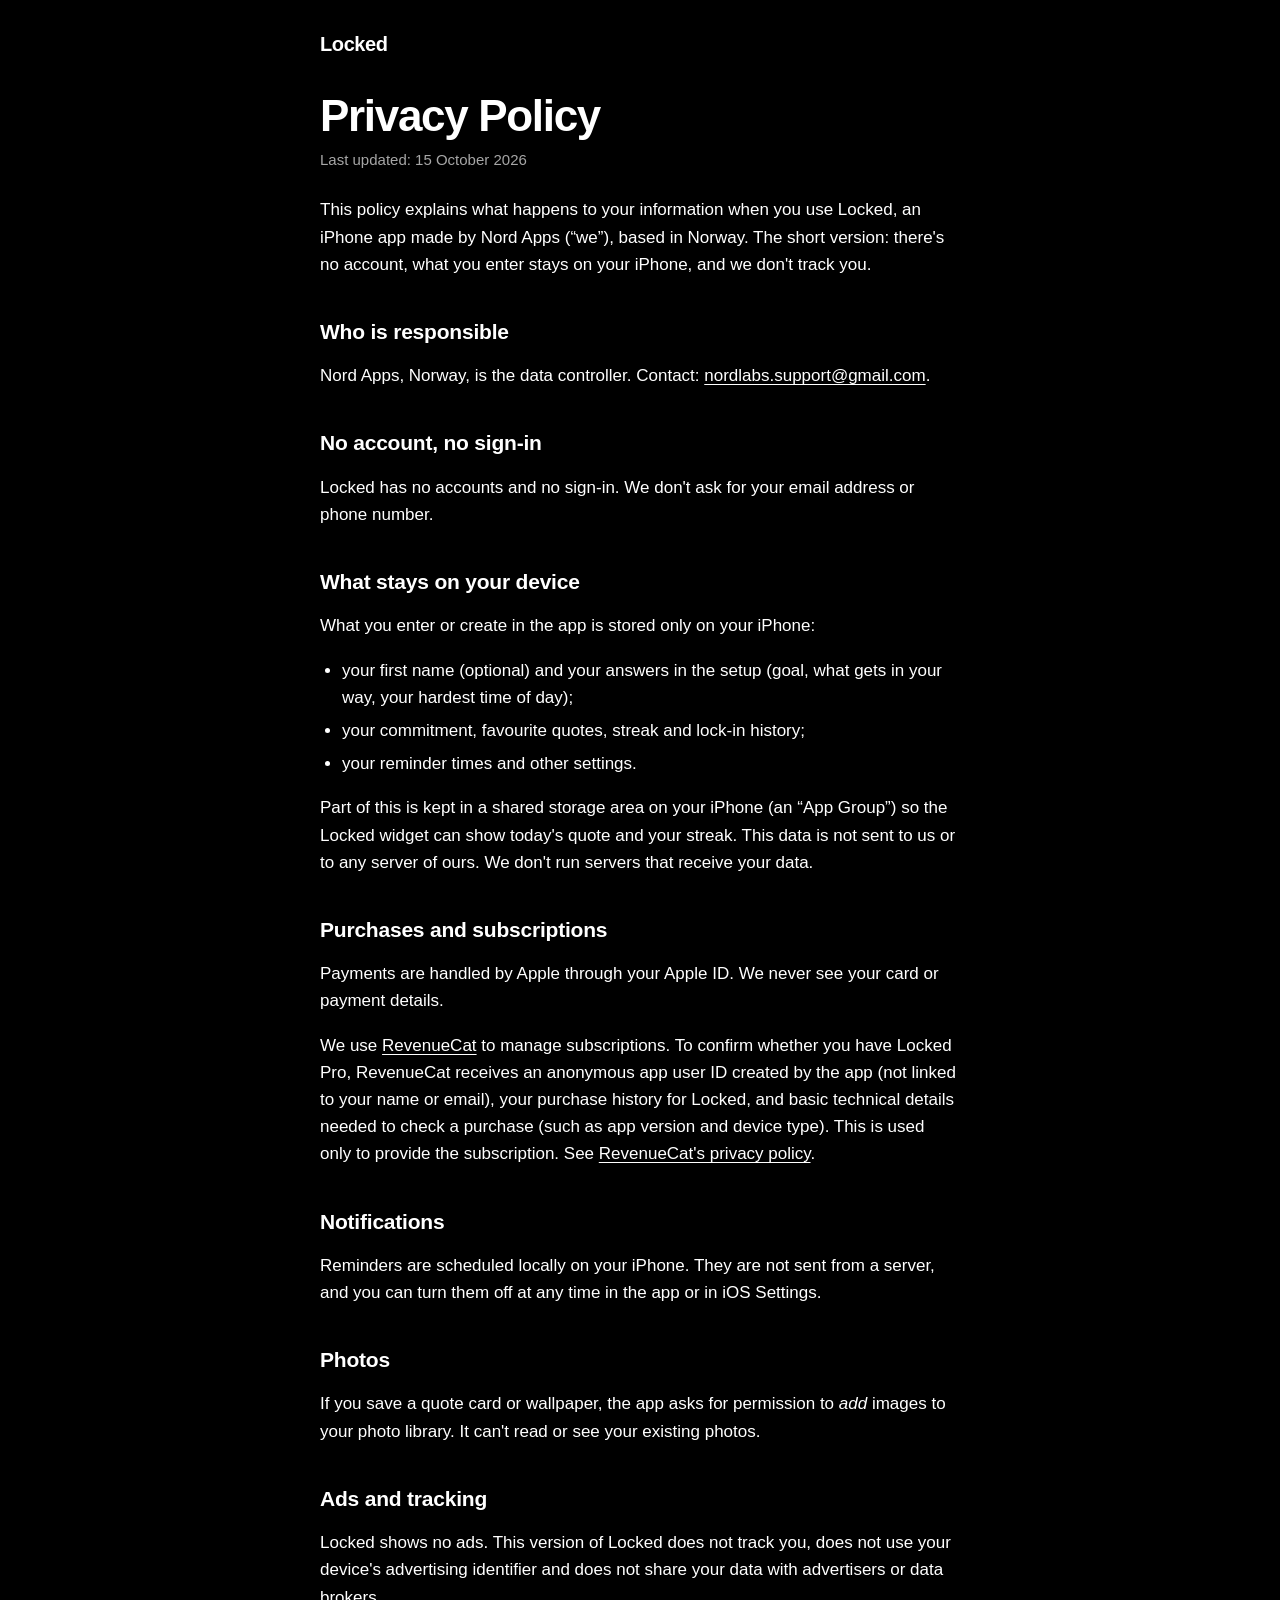
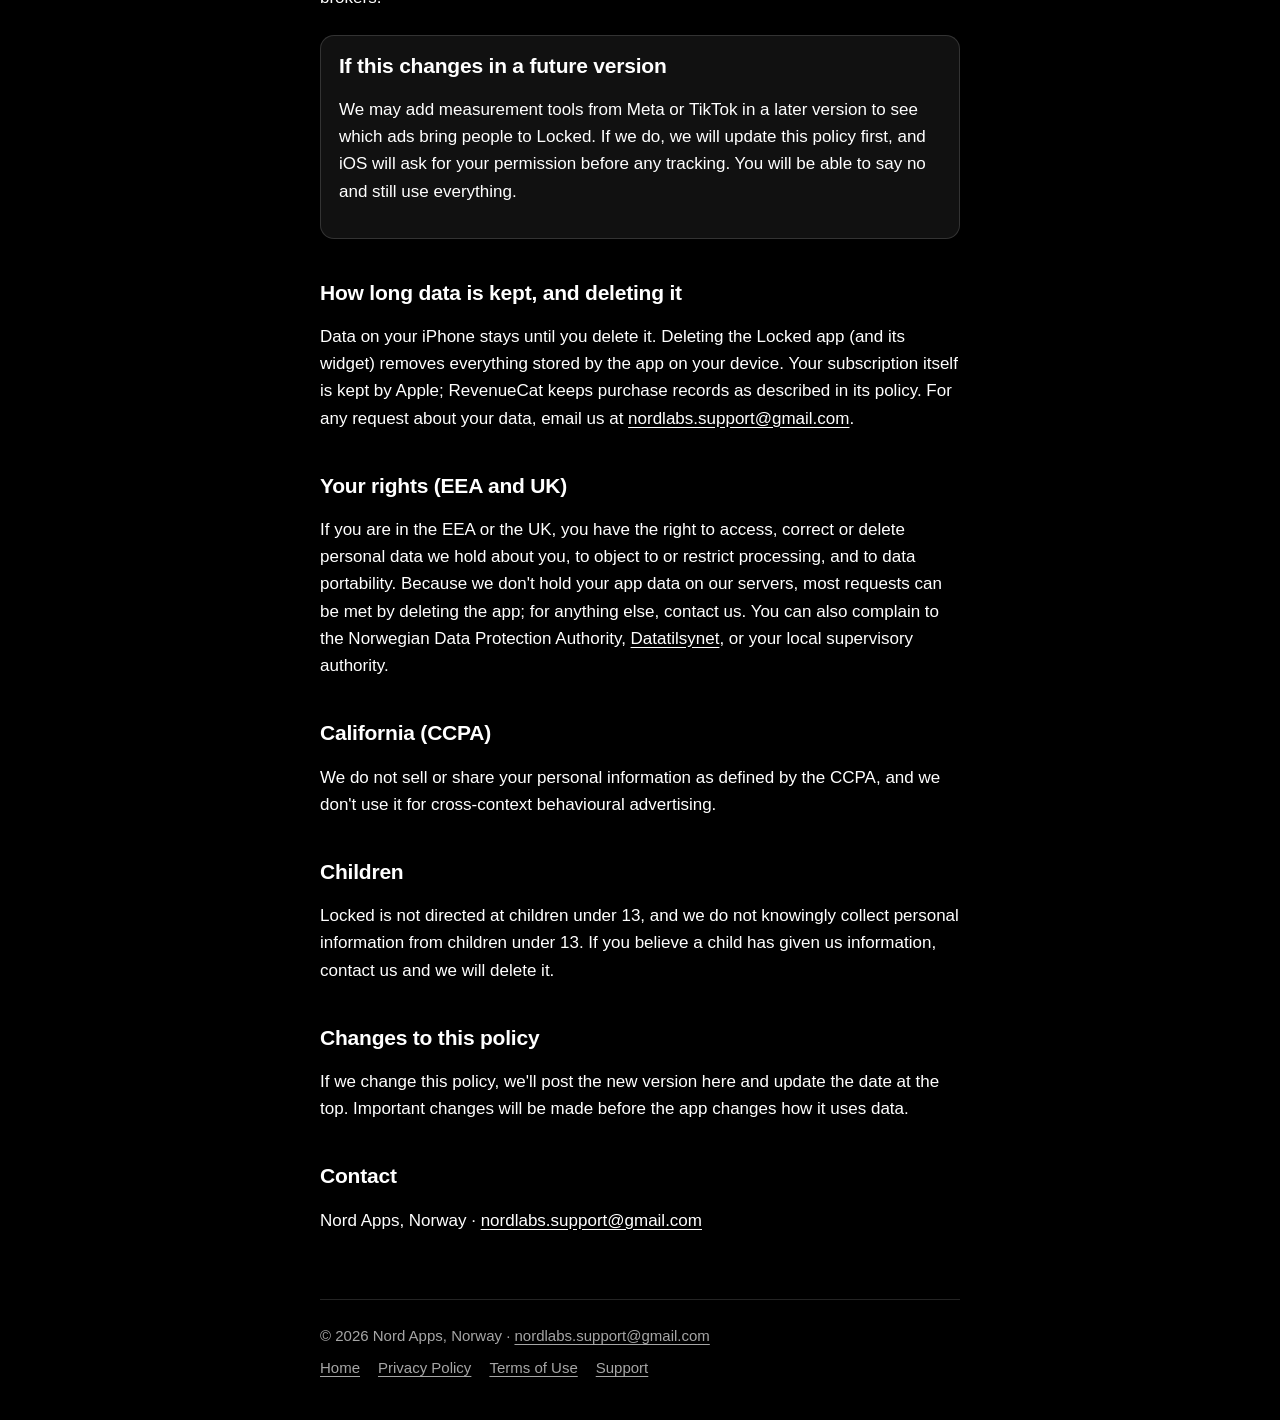
==== privacy.html @ 5509e956 "Locked legal pages: privacy, terms, support Co-Authored-By: Claude Opus 5.5 <noreply@anthropic.com>" ====
<!doctype html>
<!--
  Plain-language draft for the Locked app's legal pages, written by the developer.
  This is not legal advice. Have it reviewed if you need certainty for your situation.
-->
<html lang="en">
<head>
  <meta charset="utf-8">
  <meta name="viewport" content="width=device-width, initial-scale=1">
  <title>Privacy Policy – Locked</title>
  <meta name="description" content="How the Locked app handles your data: stored on your device, no accounts, no tracking.">
  <meta name="color-scheme" content="dark">
  <meta name="theme-color" content="#000000">
  <link rel="stylesheet" href="style.css">
</head>
<body>
  <div class="wrap">
    <header class="site"><a class="brand" href="index.html">Locked</a></header>
    <main>
      <h1>Privacy Policy</h1>
      <p class="updated">Last updated: 15 October 2026</p>
      <p>This policy explains what happens to your information when you use Locked, an iPhone app made by Nord Apps (&ldquo;we&rdquo;), based in Norway. The short version: there's no account, what you enter stays on your iPhone, and we don't track you.</p>

      <h2>Who is responsible</h2>
      <p>Nord Apps, Norway, is the data controller. Contact: <a href="mailto:nordlabs.support@gmail.com">nordlabs.support@gmail.com</a>.</p>

      <h2>No account, no sign-in</h2>
      <p>Locked has no accounts and no sign-in. We don't ask for your email address or phone number.</p>

      <h2>What stays on your device</h2>
      <p>What you enter or create in the app is stored only on your iPhone:</p>
      <ul>
        <li>your first name (optional) and your answers in the setup (goal, what gets in your way, your hardest time of day);</li>
        <li>your commitment, favourite quotes, streak and lock-in history;</li>
        <li>your reminder times and other settings.</li>
      </ul>
      <p>Part of this is kept in a shared storage area on your iPhone (an &ldquo;App Group&rdquo;) so the Locked widget can show today's quote and your streak. This data is not sent to us or to any server of ours. We don't run servers that receive your data.</p>

      <h2>Purchases and subscriptions</h2>
      <p>Payments are handled by Apple through your Apple ID. We never see your card or payment details.</p>
      <p>We use <a href="https://www.revenuecat.com/privacy/">RevenueCat</a> to manage subscriptions. To confirm whether you have Locked Pro, RevenueCat receives an anonymous app user ID created by the app (not linked to your name or email), your purchase history for Locked, and basic technical details needed to check a purchase (such as app version and device type). This is used only to provide the subscription. See <a href="https://www.revenuecat.com/privacy/">RevenueCat's privacy policy</a>.</p>

      <h2>Notifications</h2>
      <p>Reminders are scheduled locally on your iPhone. They are not sent from a server, and you can turn them off at any time in the app or in iOS Settings.</p>

      <h2>Photos</h2>
      <p>If you save a quote card or wallpaper, the app asks for permission to <em>add</em> images to your photo library. It can't read or see your existing photos.</p>

      <h2>Ads and tracking</h2>
      <p>Locked shows no ads. This version of Locked does not track you, does not use your device's advertising identifier and does not share your data with advertisers or data brokers.</p>

      <div class="note">
        <h2>If this changes in a future version</h2>
        <p>We may add measurement tools from Meta or TikTok in a later version to see which ads bring people to Locked. If we do, we will update this policy first, and iOS will ask for your permission before any tracking. You will be able to say no and still use everything.</p>
      </div>

      <h2>How long data is kept, and deleting it</h2>
      <p>Data on your iPhone stays until you delete it. Deleting the Locked app (and its widget) removes everything stored by the app on your device. Your subscription itself is kept by Apple; RevenueCat keeps purchase records as described in its policy. For any request about your data, email us at <a href="mailto:nordlabs.support@gmail.com">nordlabs.support@gmail.com</a>.</p>

      <h2>Your rights (EEA and UK)</h2>
      <p>If you are in the EEA or the UK, you have the right to access, correct or delete personal data we hold about you, to object to or restrict processing, and to data portability. Because we don't hold your app data on our servers, most requests can be met by deleting the app; for anything else, contact us. You can also complain to the Norwegian Data Protection Authority, <a href="https://www.datatilsynet.no/en/">Datatilsynet</a>, or your local supervisory authority.</p>

      <h2>California (CCPA)</h2>
      <p>We do not sell or share your personal information as defined by the CCPA, and we don't use it for cross-context behavioural advertising.</p>

      <h2>Children</h2>
      <p>Locked is not directed at children under 13, and we do not knowingly collect personal information from children under 13. If you believe a child has given us information, contact us and we will delete it.</p>

      <h2>Changes to this policy</h2>
      <p>If we change this policy, we'll post the new version here and update the date at the top. Important changes will be made before the app changes how it uses data.</p>

      <h2>Contact</h2>
      <p>Nord Apps, Norway &middot; <a href="mailto:nordlabs.support@gmail.com">nordlabs.support@gmail.com</a></p>
    </main>
    <footer class="site">
      <div>&copy; 2026 Nord Apps, Norway &middot; <a href="mailto:nordlabs.support@gmail.com">nordlabs.support@gmail.com</a></div>
      <nav aria-label="Pages">
        <a href="index.html">Home</a>
        <a href="privacy.html">Privacy Policy</a>
        <a href="terms.html">Terms of Use</a>
        <a href="support.html">Support</a>
      </nav>
    </footer>
  </div>
</body>
</html>
---- style.css ----
:root {
  --bg: #000;
  --text: #fff;
  --muted: rgba(255, 255, 255, 0.65);
  --line: rgba(255, 255, 255, 0.14);
  --surface: #111;
}

* { box-sizing: border-box; }

html { -webkit-text-size-adjust: 100%; }

body {
  margin: 0;
  background: var(--bg);
  color: var(--text);
  font: 17px/1.6 -apple-system, BlinkMacSystemFont, "SF Pro Text", "Helvetica Neue", Arial, sans-serif;
}

.wrap {
  max-width: 680px;
  margin: 0 auto;
  padding: 0 20px;
}

header.site {
  padding: 28px 0 8px;
}

header.site a.brand {
  color: var(--text);
  font-weight: 900;
  letter-spacing: -0.02em;
  font-size: 20px;
  text-decoration: none;
}

main { padding: 24px 0 48px; }

h1 {
  font-size: clamp(32px, 8vw, 44px);
  line-height: 1.1;
  letter-spacing: -0.03em;
  font-weight: 900;
  margin: 0 0 8px;
}

h2 {
  font-size: 21px;
  line-height: 1.3;
  letter-spacing: -0.01em;
  margin: 40px 0 8px;
}

h3 { font-size: 17px; margin: 28px 0 4px; }

p, li { color: var(--text); }
.muted, .updated { color: var(--muted); }
.updated { font-size: 15px; margin: 0 0 24px; }

ul { padding-left: 22px; }
li { margin: 6px 0; }

a { color: var(--text); text-underline-offset: 3px; }
a:hover { opacity: 0.8; }

.note {
  border: 1px solid var(--line);
  background: var(--surface);
  border-radius: 14px;
  padding: 16px 18px;
  margin: 24px 0;
}
.note h2 { margin-top: 0; }

.links {
  list-style: none;
  padding: 0;
  margin: 32px 0 0;
}
.links li { margin: 0; border-top: 1px solid var(--line); }
.links li:last-child { border-bottom: 1px solid var(--line); }
.links a {
  display: block;
  padding: 16px 0;
  font-weight: 700;
  text-decoration: none;
}

.button {
  display: inline-block;
  background: var(--text);
  color: var(--bg);
  font-weight: 800;
  text-decoration: none;
  padding: 14px 24px;
  border-radius: 999px;
  margin: 8px 0;
}

footer.site {
  border-top: 1px solid var(--line);
  padding: 24px 0 40px;
  font-size: 15px;
  color: var(--muted);
}
footer.site a { color: var(--muted); }
footer.site nav { display: flex; flex-wrap: wrap; gap: 8px 18px; margin-top: 8px; }
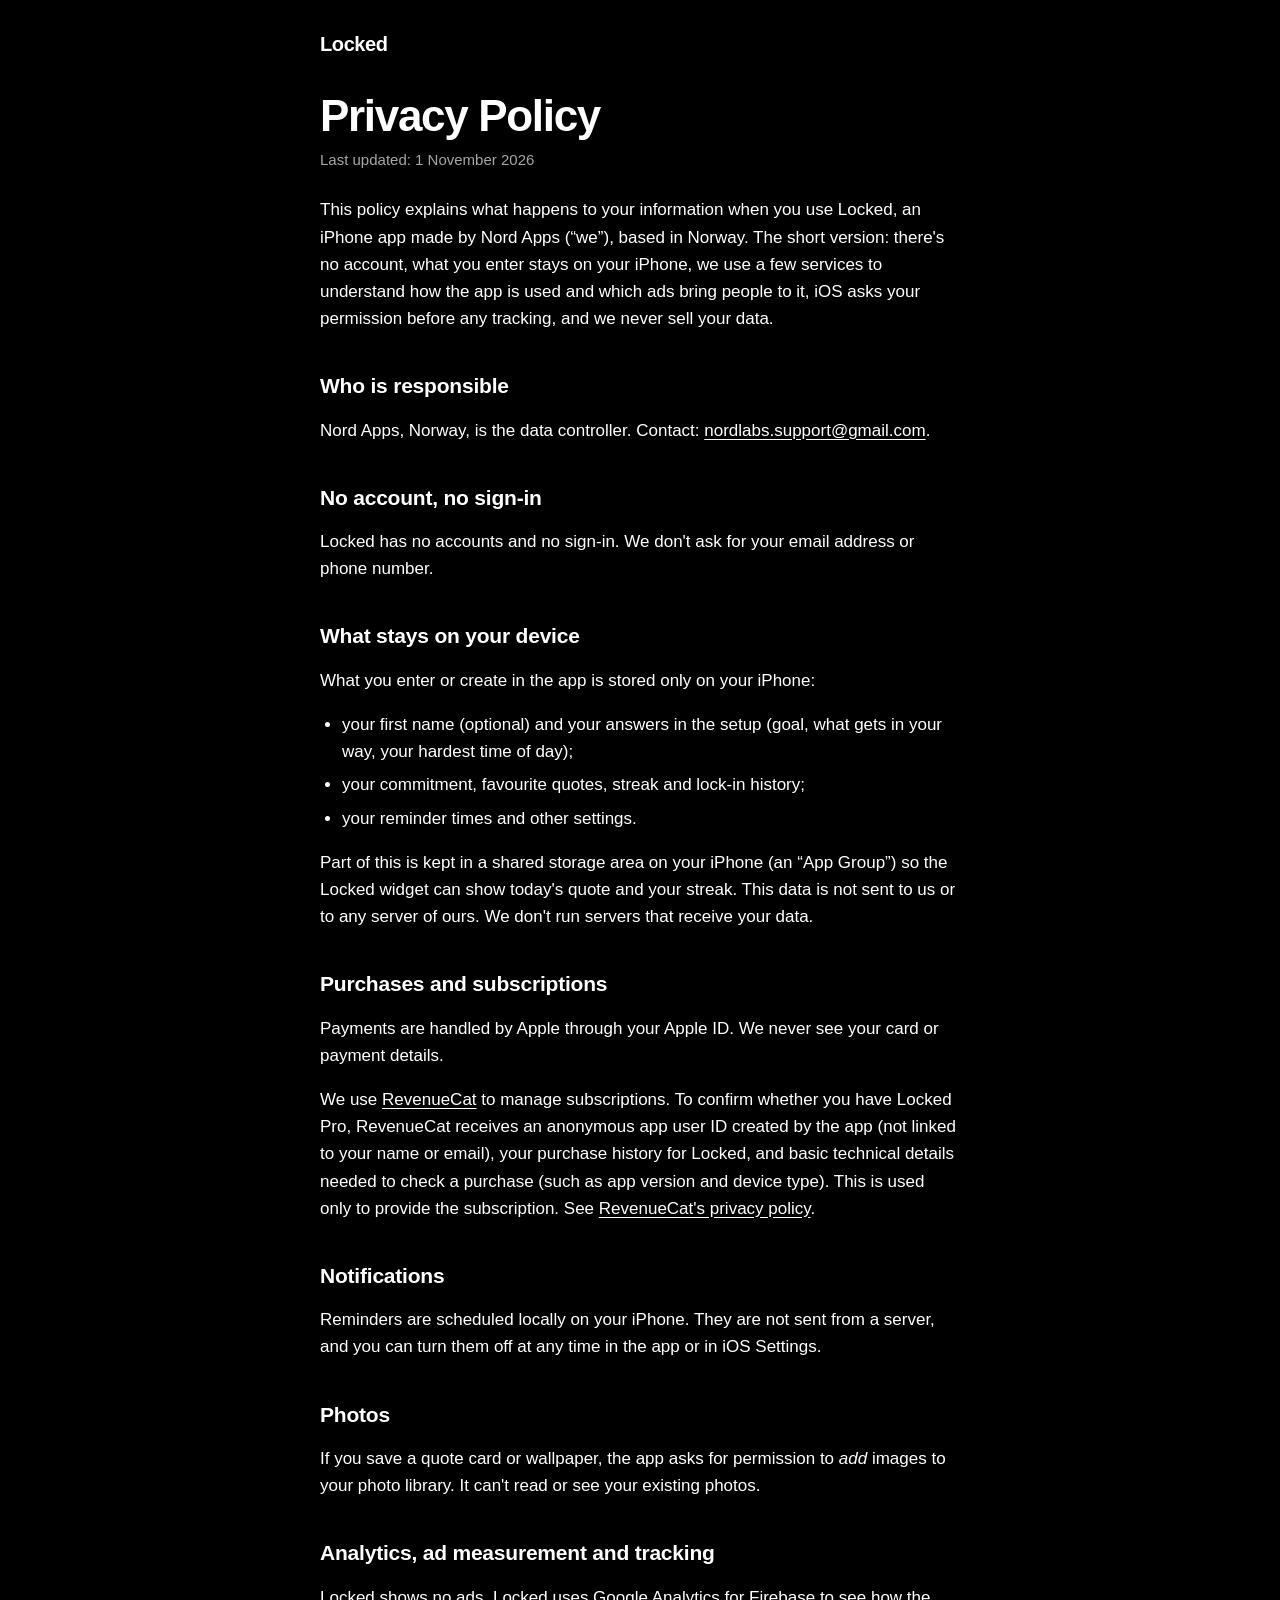
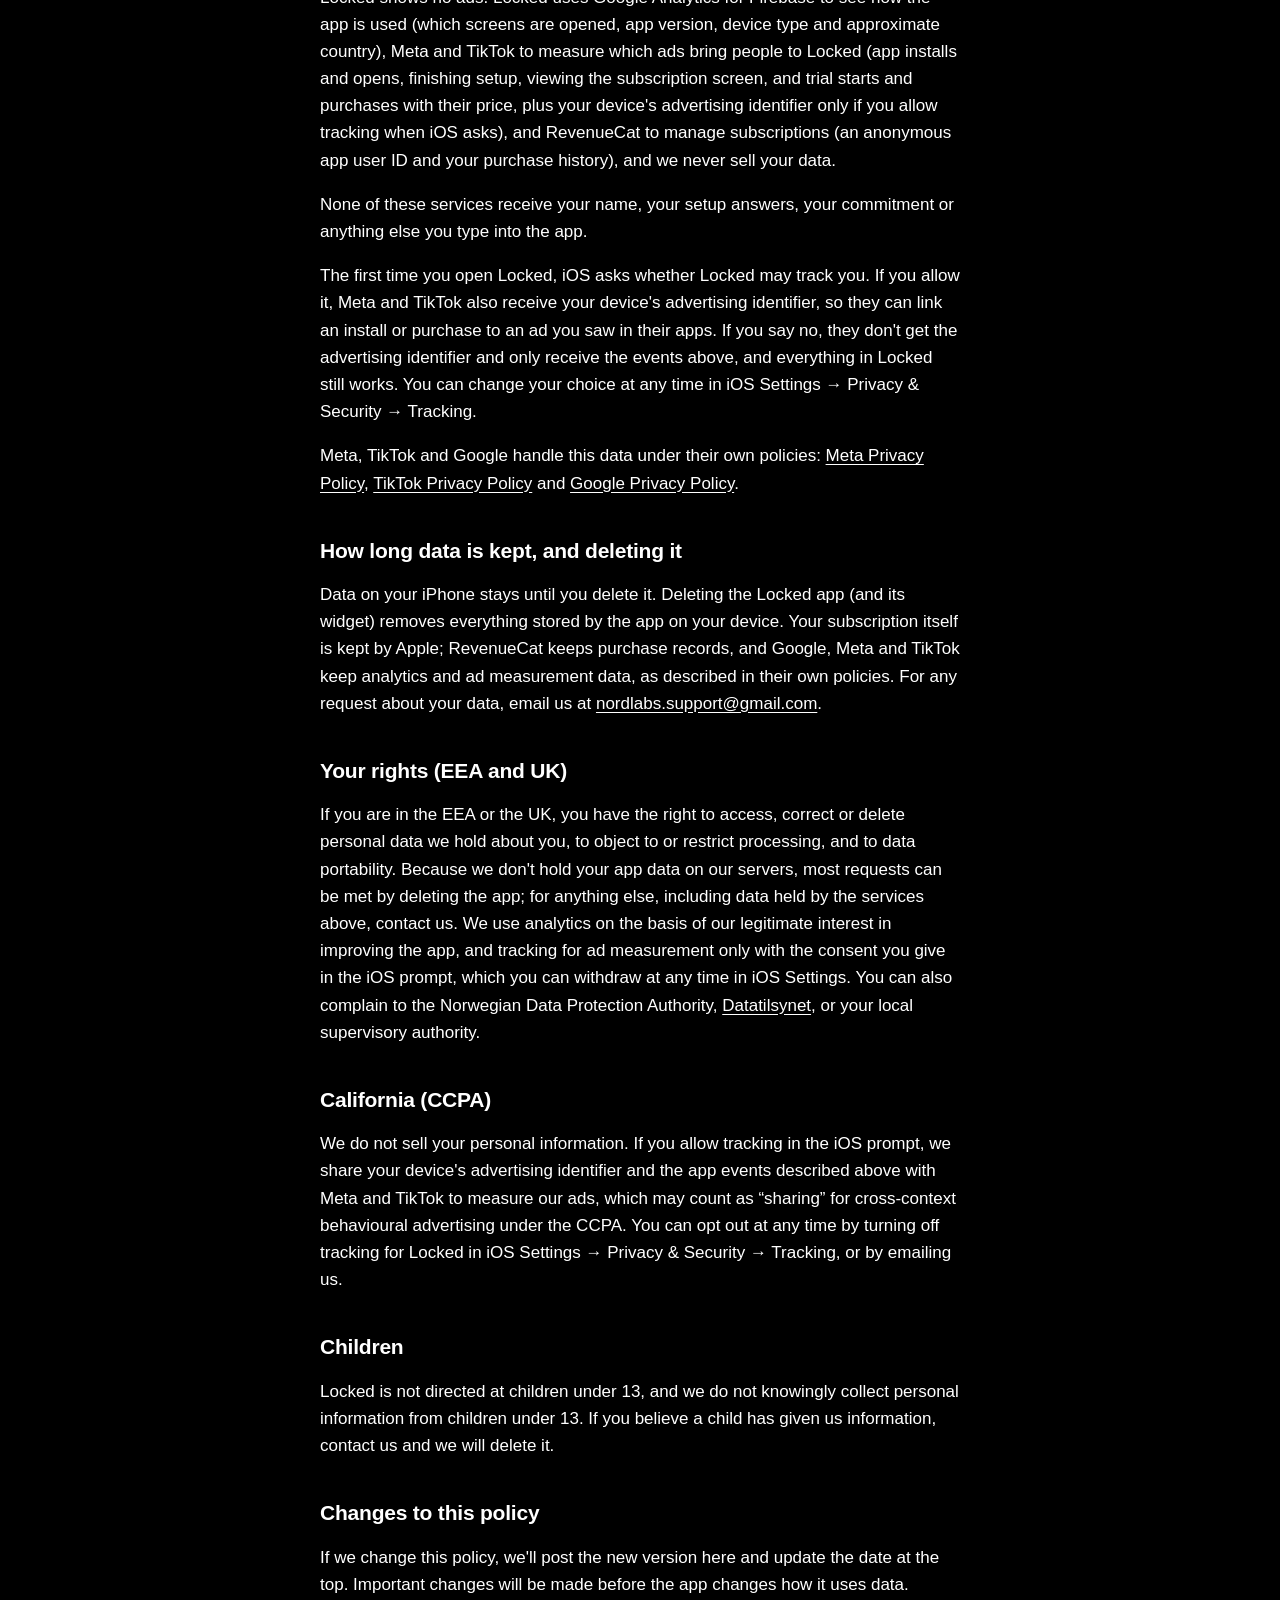
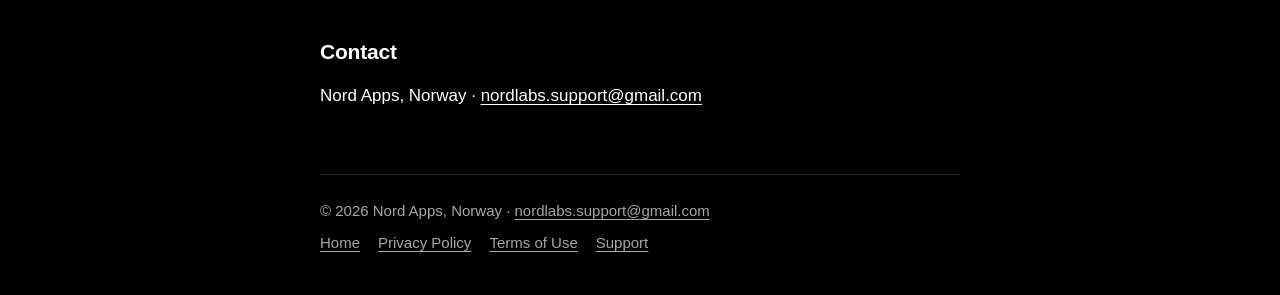
==== commit cefa248d: "Privacy policy: Firebase, Meta, TikTok and RevenueCat, tracking with permission (Locked 1.0.1) Co-Au" ====
--- a/privacy.html
+++ b/privacy.html
@@ -8,7 +8,7 @@
   <meta charset="utf-8">
   <meta name="viewport" content="width=device-width, initial-scale=1">
   <title>Privacy Policy – Locked</title>
-  <meta name="description" content="How the Locked app handles your data: stored on your device, no accounts, no tracking.">
+  <meta name="description" content="How the Locked app handles your data: no accounts, what you enter stays on your device, and ad measurement only with your permission.">
   <meta name="color-scheme" content="dark">
   <meta name="theme-color" content="#000000">
   <link rel="stylesheet" href="style.css">
@@ -18,8 +18,8 @@
     <header class="site"><a class="brand" href="index.html">Locked</a></header>
     <main>
       <h1>Privacy Policy</h1>
-      <p class="updated">Last updated: 15 October 2026</p>
-      <p>This policy explains what happens to your information when you use Locked, an iPhone app made by Nord Apps (&ldquo;we&rdquo;), based in Norway. The short version: there's no account, what you enter stays on your iPhone, and we don't track you.</p>
+      <p class="updated">Last updated: 1 November 2026</p>
+      <p>This policy explains what happens to your information when you use Locked, an iPhone app made by Nord Apps (&ldquo;we&rdquo;), based in Norway. The short version: there's no account, what you enter stays on your iPhone, we use a few services to understand how the app is used and which ads bring people to it, iOS asks your permission before any tracking, and we never sell your data.</p>
 
       <h2>Who is responsible</h2>
       <p>Nord Apps, Norway, is the data controller. Contact: <a href="mailto:nordlabs.support@gmail.com">nordlabs.support@gmail.com</a>.</p>
@@ -46,22 +46,20 @@
       <h2>Photos</h2>
       <p>If you save a quote card or wallpaper, the app asks for permission to <em>add</em> images to your photo library. It can't read or see your existing photos.</p>
 
-      <h2>Ads and tracking</h2>
-      <p>Locked shows no ads. This version of Locked does not track you, does not use your device's advertising identifier and does not share your data with advertisers or data brokers.</p>
-
-      <div class="note">
-        <h2>If this changes in a future version</h2>
-        <p>We may add measurement tools from Meta or TikTok in a later version to see which ads bring people to Locked. If we do, we will update this policy first, and iOS will ask for your permission before any tracking. You will be able to say no and still use everything.</p>
-      </div>
+      <h2>Analytics, ad measurement and tracking</h2>
+      <p>Locked shows no ads. Locked uses Google Analytics for Firebase to see how the app is used (which screens are opened, app version, device type and approximate country), Meta and TikTok to measure which ads bring people to Locked (app installs and opens, finishing setup, viewing the subscription screen, and trial starts and purchases with their price, plus your device's advertising identifier only if you allow tracking when iOS asks), and RevenueCat to manage subscriptions (an anonymous app user ID and your purchase history), and we never sell your data.</p>
+      <p>None of these services receive your name, your setup answers, your commitment or anything else you type into the app.</p>
+      <p>The first time you open Locked, iOS asks whether Locked may track you. If you allow it, Meta and TikTok also receive your device's advertising identifier, so they can link an install or purchase to an ad you saw in their apps. If you say no, they don't get the advertising identifier and only receive the events above, and everything in Locked still works. You can change your choice at any time in iOS Settings &rarr; Privacy &amp; Security &rarr; Tracking.</p>
+      <p>Meta, TikTok and Google handle this data under their own policies: <a href="https://www.facebook.com/privacy/policy/">Meta Privacy Policy</a>, <a href="https://www.tiktok.com/legal/page/global/privacy-policy/en">TikTok Privacy Policy</a> and <a href="https://policies.google.com/privacy">Google Privacy Policy</a>.</p>
 
       <h2>How long data is kept, and deleting it</h2>
-      <p>Data on your iPhone stays until you delete it. Deleting the Locked app (and its widget) removes everything stored by the app on your device. Your subscription itself is kept by Apple; RevenueCat keeps purchase records as described in its policy. For any request about your data, email us at <a href="mailto:nordlabs.support@gmail.com">nordlabs.support@gmail.com</a>.</p>
+      <p>Data on your iPhone stays until you delete it. Deleting the Locked app (and its widget) removes everything stored by the app on your device. Your subscription itself is kept by Apple; RevenueCat keeps purchase records, and Google, Meta and TikTok keep analytics and ad measurement data, as described in their own policies. For any request about your data, email us at <a href="mailto:nordlabs.support@gmail.com">nordlabs.support@gmail.com</a>.</p>
 
       <h2>Your rights (EEA and UK)</h2>
-      <p>If you are in the EEA or the UK, you have the right to access, correct or delete personal data we hold about you, to object to or restrict processing, and to data portability. Because we don't hold your app data on our servers, most requests can be met by deleting the app; for anything else, contact us. You can also complain to the Norwegian Data Protection Authority, <a href="https://www.datatilsynet.no/en/">Datatilsynet</a>, or your local supervisory authority.</p>
+      <p>If you are in the EEA or the UK, you have the right to access, correct or delete personal data we hold about you, to object to or restrict processing, and to data portability. Because we don't hold your app data on our servers, most requests can be met by deleting the app; for anything else, including data held by the services above, contact us. We use analytics on the basis of our legitimate interest in improving the app, and tracking for ad measurement only with the consent you give in the iOS prompt, which you can withdraw at any time in iOS Settings. You can also complain to the Norwegian Data Protection Authority, <a href="https://www.datatilsynet.no/en/">Datatilsynet</a>, or your local supervisory authority.</p>
 
       <h2>California (CCPA)</h2>
-      <p>We do not sell or share your personal information as defined by the CCPA, and we don't use it for cross-context behavioural advertising.</p>
+      <p>We do not sell your personal information. If you allow tracking in the iOS prompt, we share your device's advertising identifier and the app events described above with Meta and TikTok to measure our ads, which may count as &ldquo;sharing&rdquo; for cross-context behavioural advertising under the CCPA. You can opt out at any time by turning off tracking for Locked in iOS Settings &rarr; Privacy &amp; Security &rarr; Tracking, or by emailing us.</p>
 
       <h2>Children</h2>
       <p>Locked is not directed at children under 13, and we do not knowingly collect personal information from children under 13. If you believe a child has given us information, contact us and we will delete it.</p>
